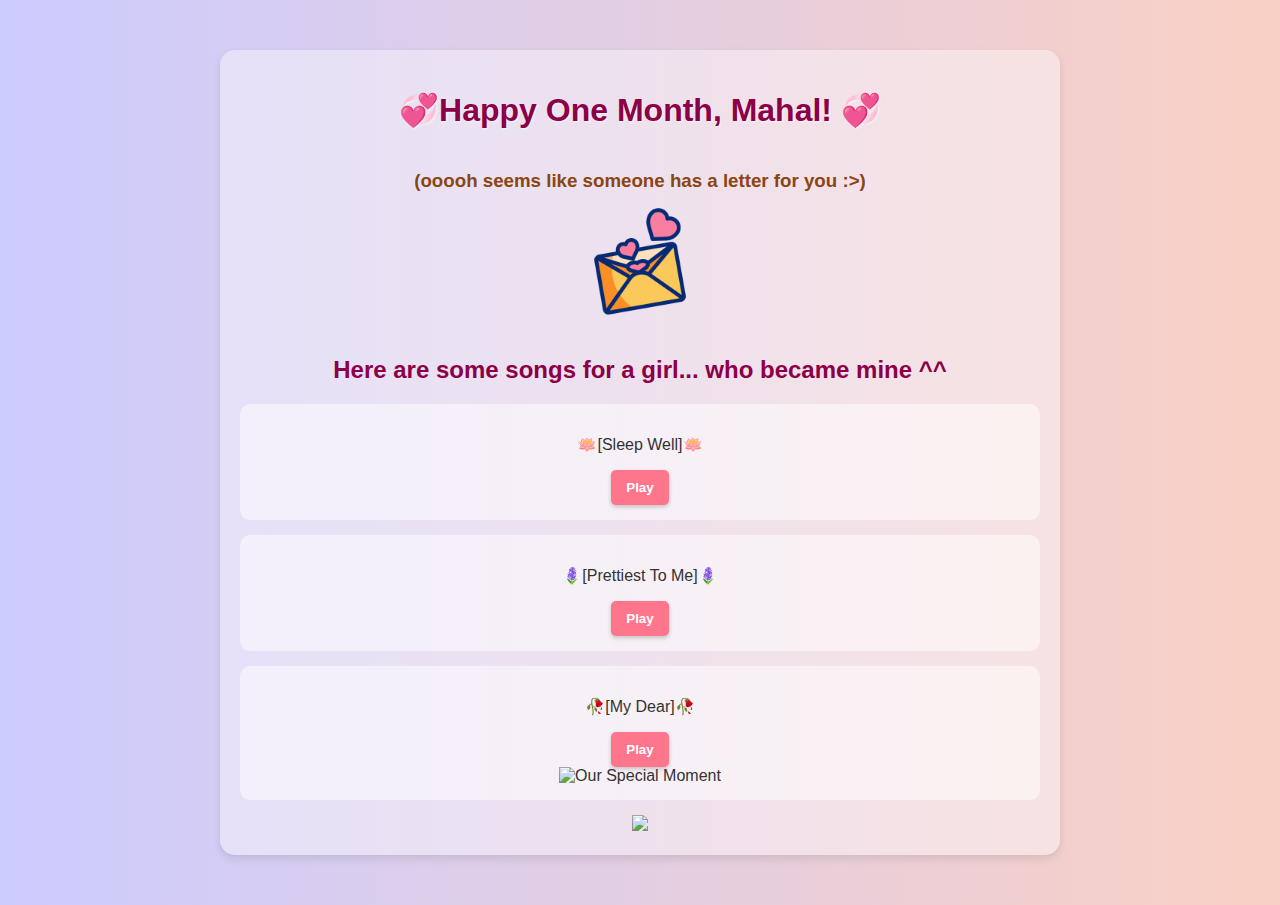
==== index.html @ 2c404005 "Update index.html" ====
<!DOCTYPE html>
<html lang="en">
<head>
    <meta charset="UTF-8">
    <meta name="viewport" content="width=device-width, initial-scale=1.0">
    <title>Happy One Month Mahal! ^^ 💞💞 </title> 
    <link rel="stylesheet" href="styles.css">
</head>
<body>
    <div class="container">
        <h1>💞Happy One Month, Mahal! 💞</h1>
        
        <div class="letter-section">
            <h3>(ooooh seems like someone has a letter for you :>)</h3>
            <div class="love-letter-icon">
                <a href="love-letter.html">
                    <img src="love-letter.gif" alt="Love Letter">
                </a>
            </div>
        </div>
        
        <div class="music-section">
            <h2>Here are some songs for a girl... who became mine ^^</h2>
            <div class="song">
                <p>🪷[Sleep Well]🪷</p>
                <button onclick="window.open('https://open.spotify.com/track/4qwKWGKzuq8mgIunO6EaA1?si=0c5e46f9a19440ae', '_blank')">Play</button>
            </div>
            <div class="song">
                <p>🪻[Prettiest To Me]🪻</p>
                <button onclick="window.open('https://open.spotify.com/track/7rfvlim74ftATAUcpMO1Vx?si=5a06f263605e451f', '_blank')">Play</button>
            </div>
            <div class="song">
                <p>🥀[My Dear]🥀</p>
                <button onclick="window.open('https://open.spotify.com/track/38dyoMgDMotr4qX8qlL17j?si=2bcbc642953b4245', '_blank')">Play</button>
                <div class="song-image">
                    <img src="481296939_534140635826263_1746337842525508982_n.jpg" alt="Our Special Moment" onclick="openLightbox()">
                </div>
            </div>
        </div>
        <div id="lightbox" class="lightbox" onclick="closeLightbox()">
        <img id="lightbox-img" src="481296939_534140635826263_1746337842525508982_n.jpg">
    </div>

    <script>
        function openLightbox() {
            document.getElementById('lightbox').style.display = 'flex';
        }
        function closeLightbox() {
            document.getElementById('lightbox').style.display = 'none';
        }
    </script>
    </div>
</body>
</html>
---- styles.css ----
body {
    font-family: 'Comic Sans MS', cursive, sans-serif;
    background: linear-gradient(to right, #ccccff, #fad0c4);
    text-align: center;
    color: #333;
}
.container {
    max-width: 800px;
    margin: 50px auto;
    background: rgba(255, 255, 255, 0.4);
    padding: 20px;
    border-radius: 15px;
    box-shadow: 0 4px 8px rgba(0, 0, 0, 0.1);
}

.letter-section {
    display: flex;
    flex-direction: column;
    align-items: center;
    margin-top: 20px;
}

.letter-section h3 {
    margin-bottom: 10px;
    color: #8b4513;
}

h1 {
    color: #8b0046;
    text-shadow: 1px 1px 2px rgba(255, 255, 255, 0.7);
}

h2 {
    color: #8b0046;
}

.love-letter-icon {
    display: flex;
    justify-content: center;
}

.love-letter-icon img {
    width: 120px;
    cursor: pointer;
    transition: transform 0.3s;
}
.love-letter-icon img:hover {
    transform: scale(1.1);
}
.music-section {
    margin-top: 30px;
}
.song {
    background: rgba(255, 255, 255, 0.5);
    padding: 15px;
    margin: 15px 0;
    border-radius: 10px;
    color: #333;
}
button {
    background: #ff758c;
    color: #fff;
    padding: 10px 15px;
    border: none;
    border-radius: 5px;
    cursor: pointer;
    font-weight: bold;
    box-shadow: 0 2px 4px rgba(0, 0, 0, 0.2); 
}
button:hover {
    background: #ff4f7b;
}


.back-button {
    display: inline-block;
    margin-top: 20px;
    padding: 10px 15px;
    background: #ff758c;
    color: white;
    text-decoration: none;
    border-radius: 5px;
    transition: background 0.3s;
    font-weight: bold;
    box-shadow: 0 2px 4px rgba(0, 0, 0, 0.2);
}
.back-button:hover {
    background: #ff4f7b;
}
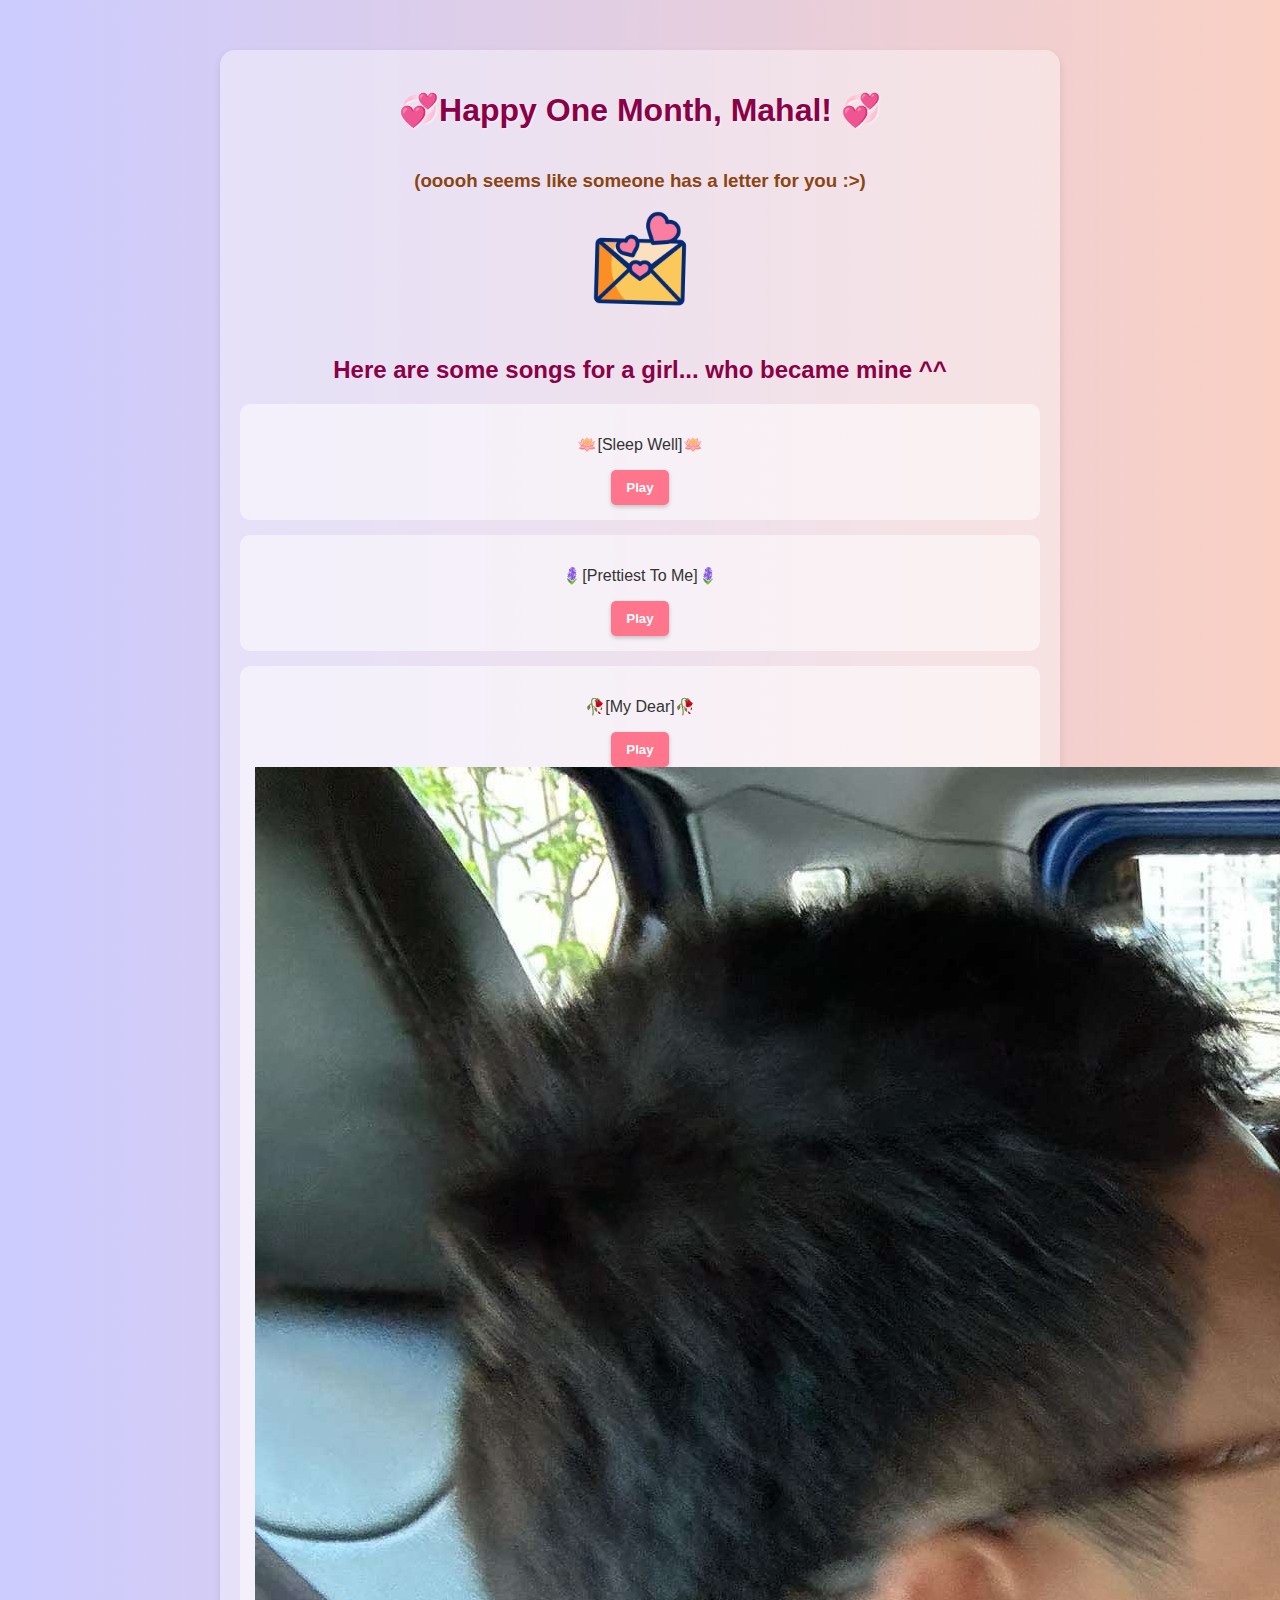
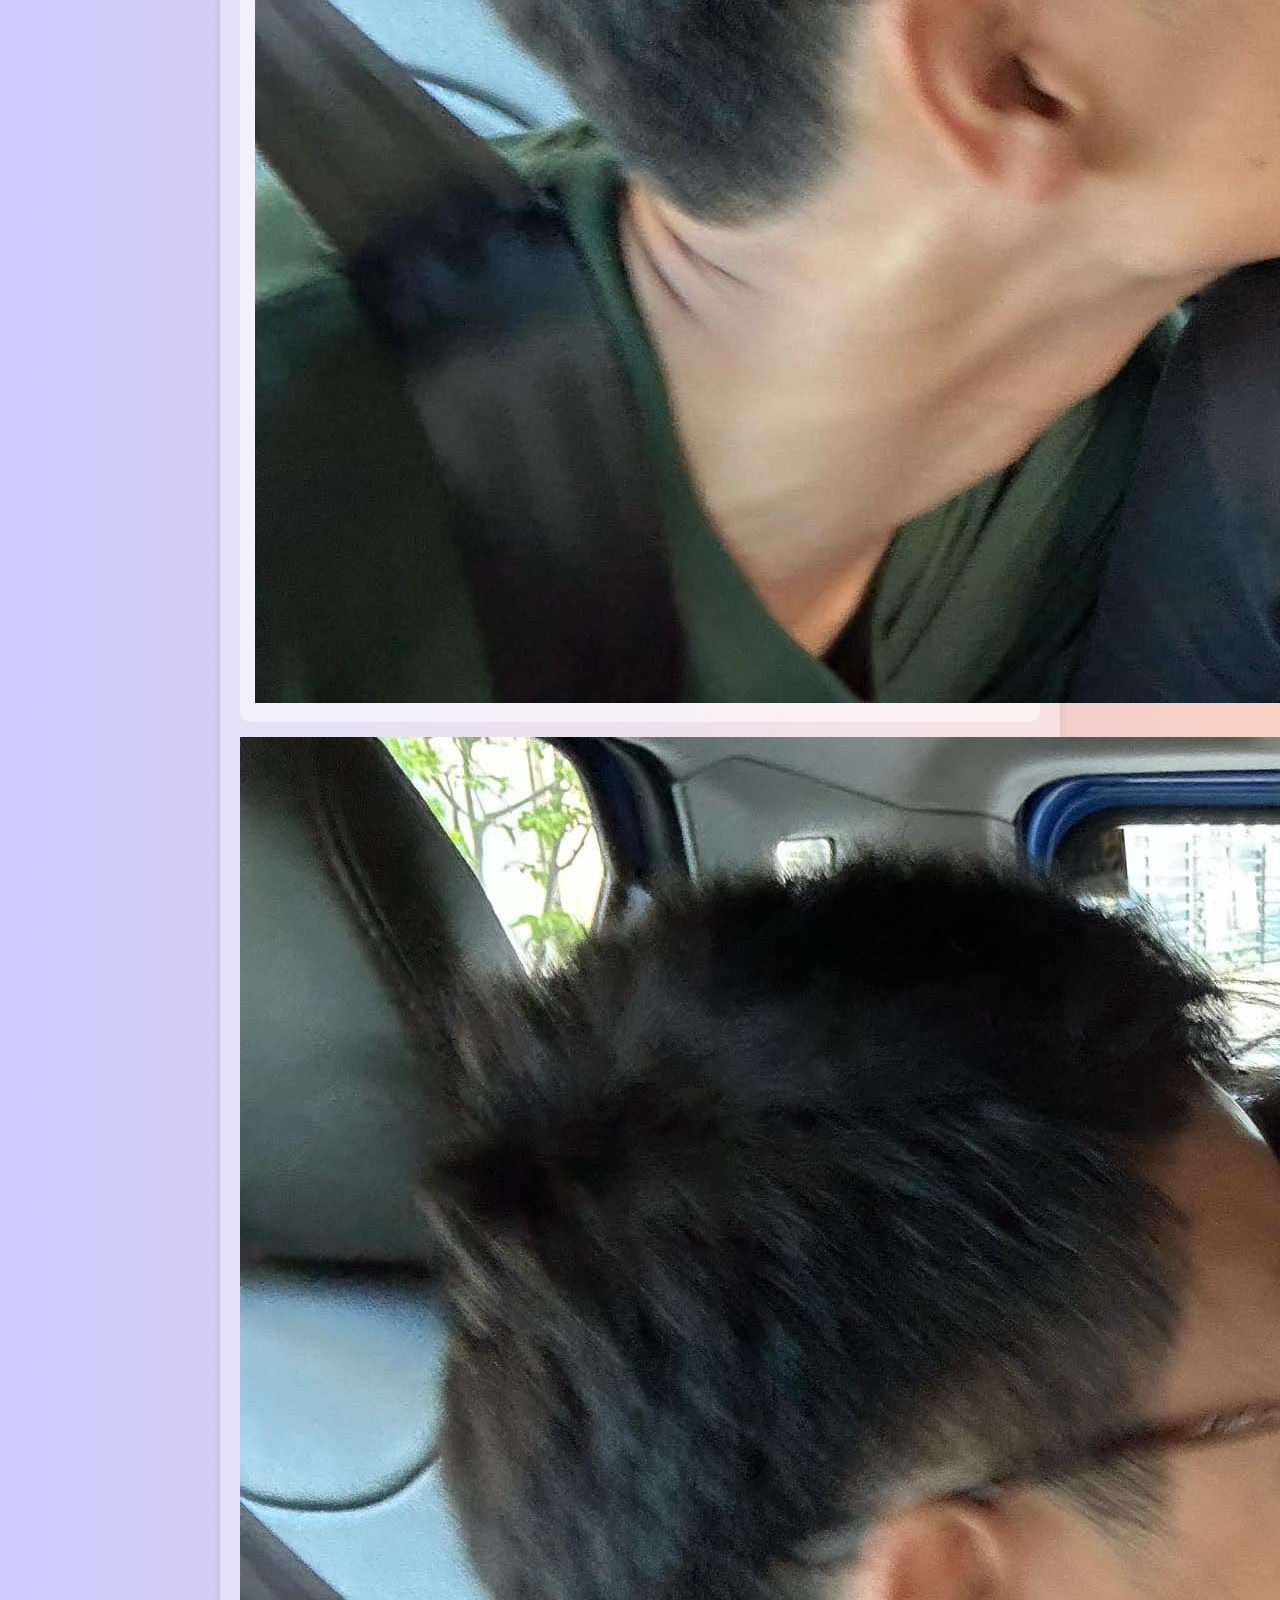
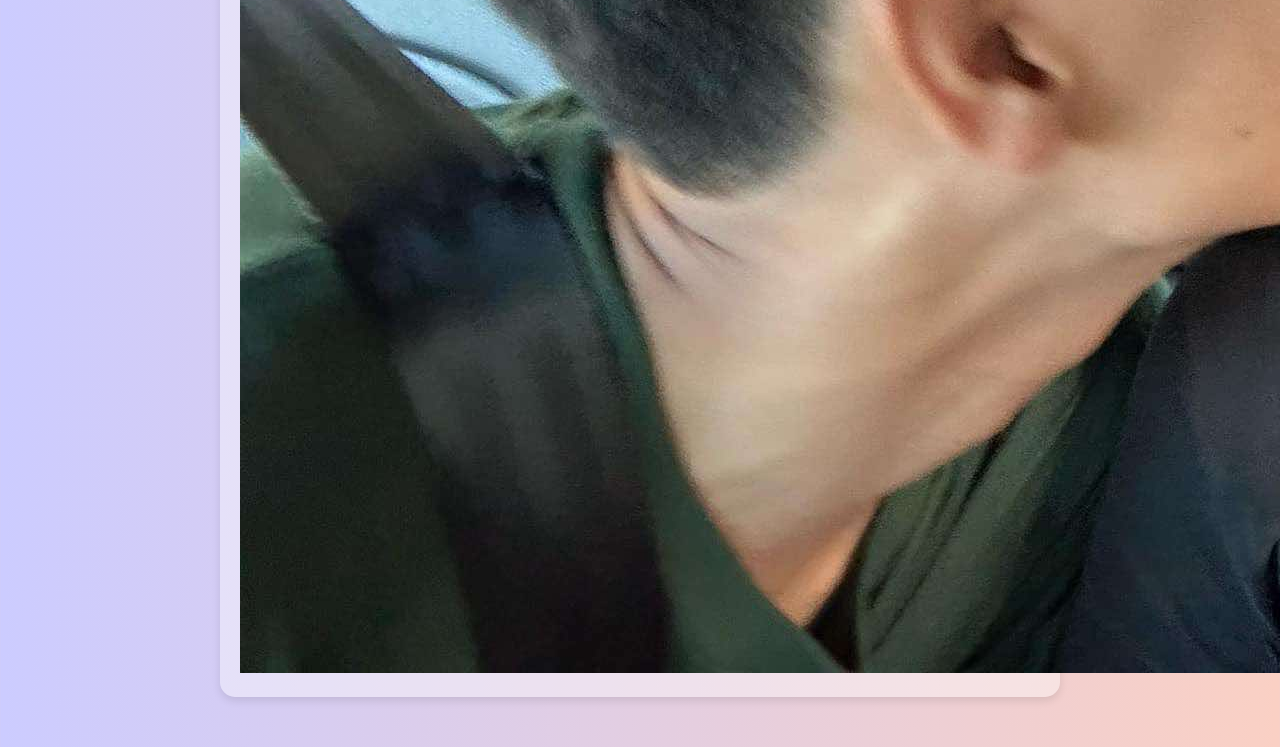
==== commit a8f2a8e3: "Update index.html" ====
--- a/index.html
+++ b/index.html
@@ -33,7 +33,7 @@
                 <p>🥀[My Dear]🥀</p>
                 <button onclick="window.open('https://open.spotify.com/track/38dyoMgDMotr4qX8qlL17j?si=2bcbc642953b4245', '_blank')">Play</button>
                 <div class="song-image">
-                    <img src="481296939_534140635826263_1746337842525508982_n.jpg" alt="Our Special Moment" onclick="openLightbox()">
+                    <img src="481296939_534140635826263_1746337842525508982_n.jpg" onclick="openLightbox()">
                 </div>
             </div>
         </div>
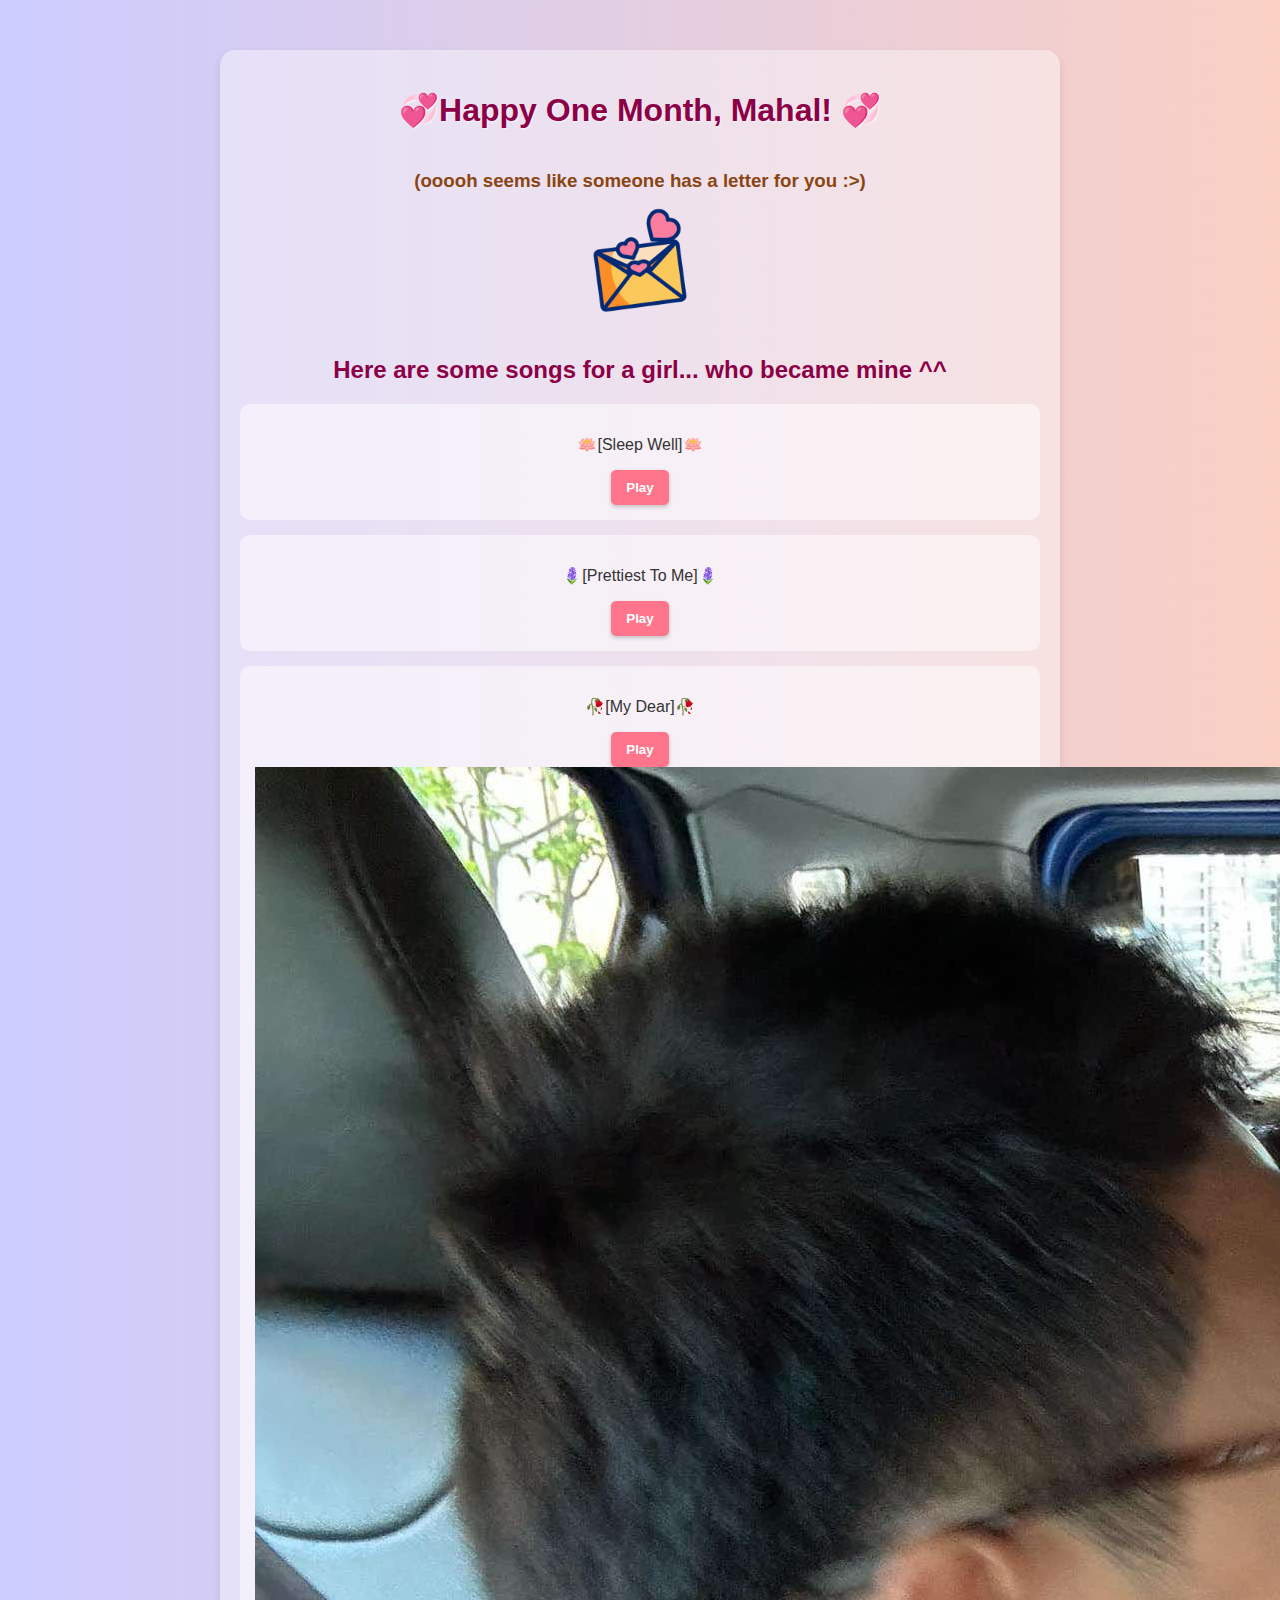
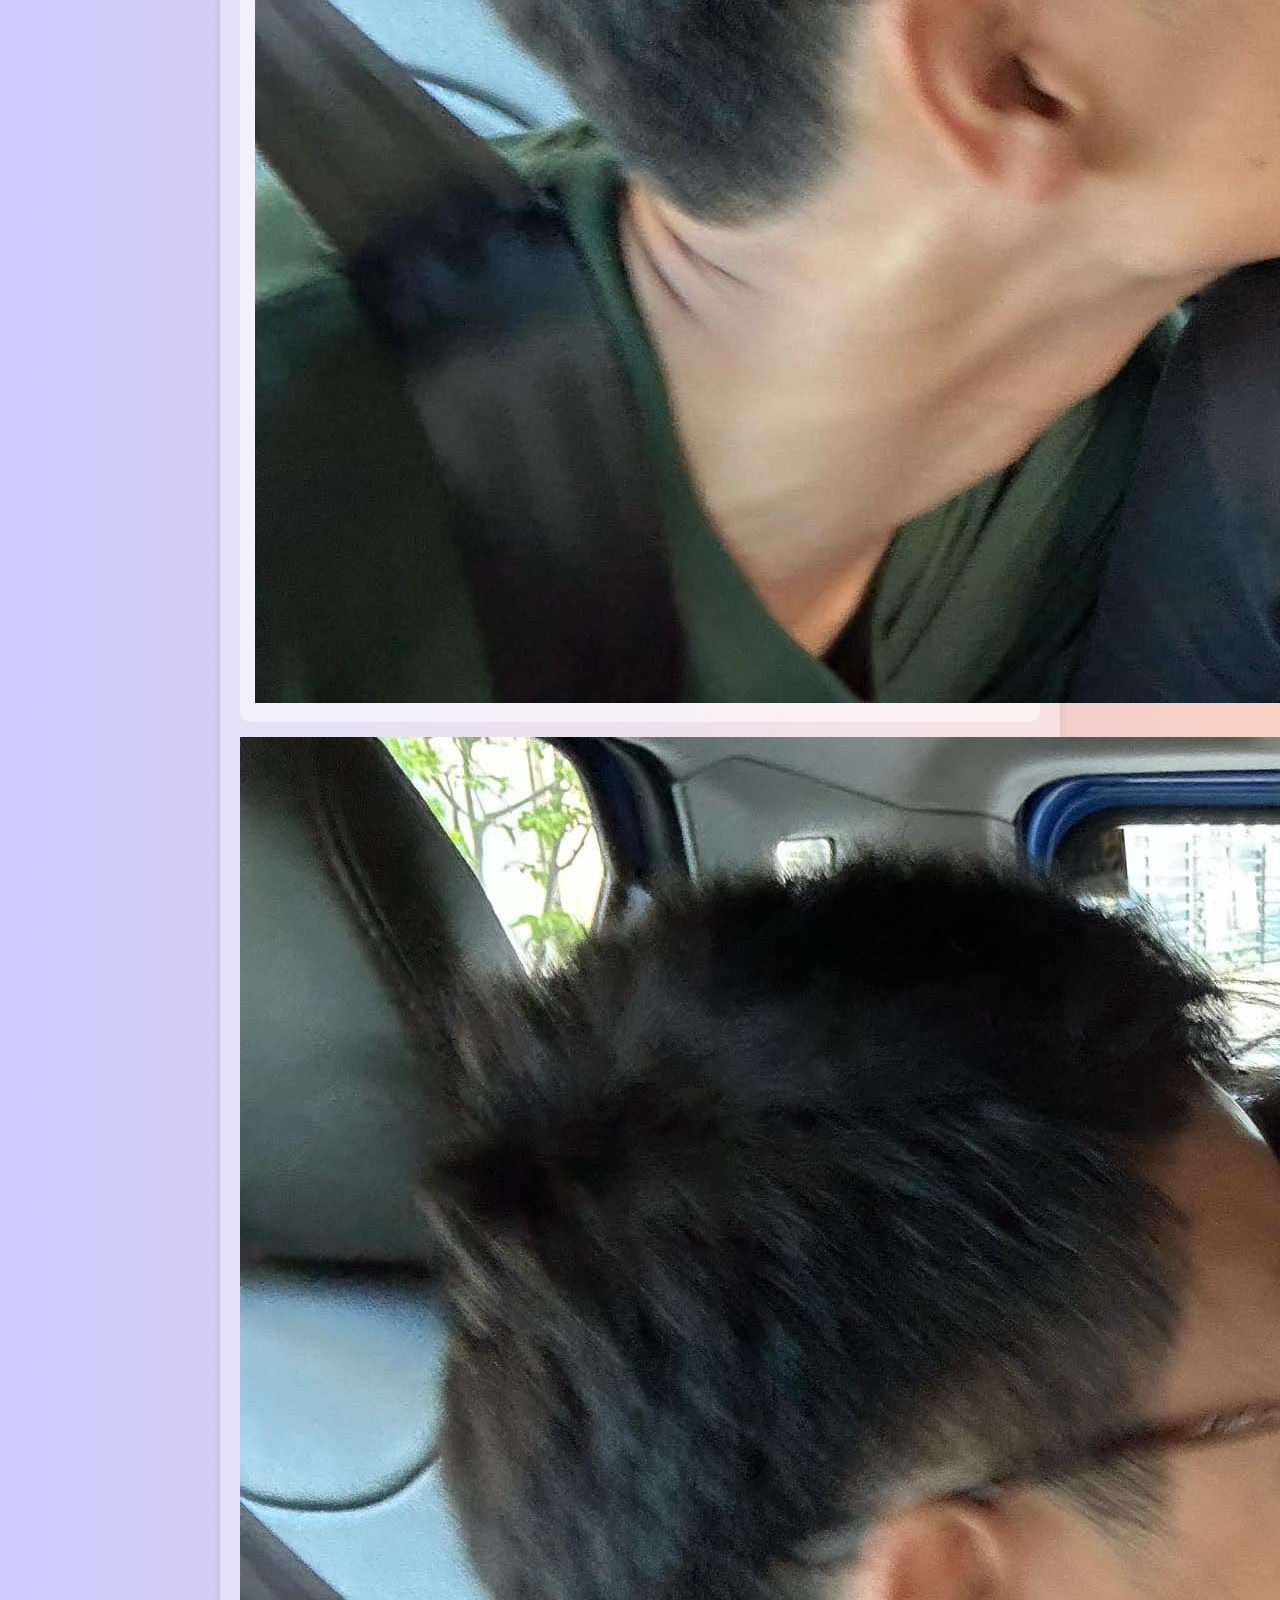
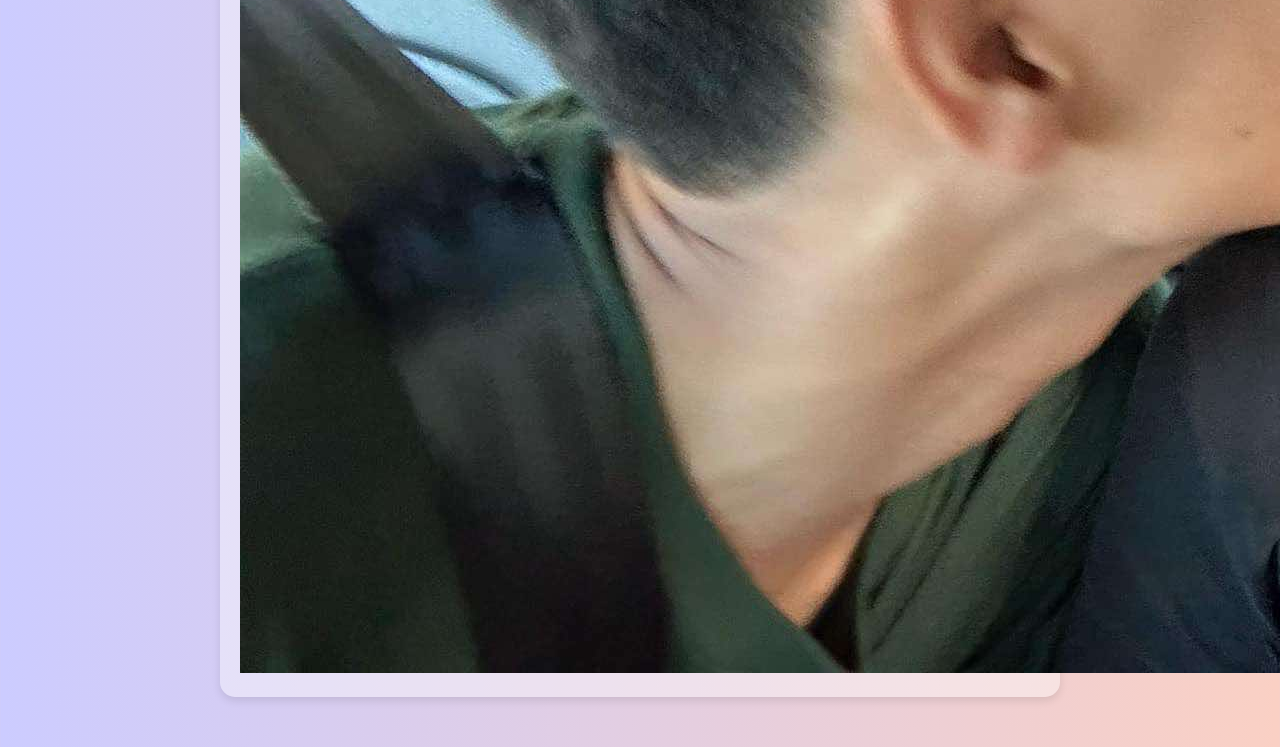
==== commit 3deabde0: "Update index.html" ====
--- a/index.html
+++ b/index.html
@@ -33,7 +33,7 @@
                 <p>🥀[My Dear]🥀</p>
                 <button onclick="window.open('https://open.spotify.com/track/38dyoMgDMotr4qX8qlL17j?si=2bcbc642953b4245', '_blank')">Play</button>
                 <div class="song-image">
-                    <img src="481296939_534140635826263_1746337842525508982_n.jpg" onclick="openLightbox()">
+                    <img class="resized image" src="481296939_534140635826263_1746337842525508982_n.jpg" onclick="openLightbox()">
                 </div>
             </div>
         </div>
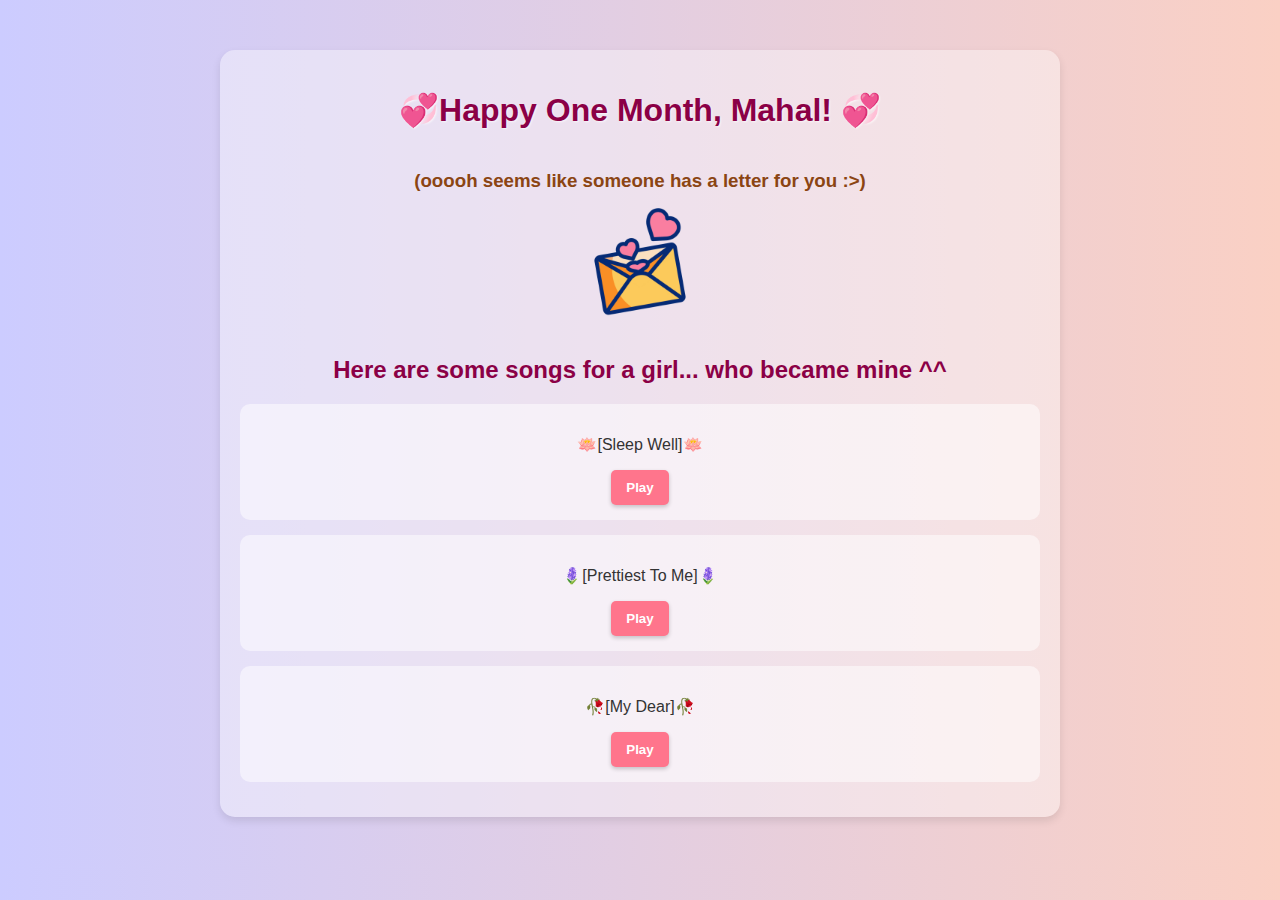
==== commit 5d5d33a8: "Update index.html" ====
--- a/index.html
+++ b/index.html
@@ -32,22 +32,9 @@
             <div class="song">
                 <p>🥀[My Dear]🥀</p>
                 <button onclick="window.open('https://open.spotify.com/track/38dyoMgDMotr4qX8qlL17j?si=2bcbc642953b4245', '_blank')">Play</button>
-                <div class="song-image">
-                    <img class="resized image" src="481296939_534140635826263_1746337842525508982_n.jpg" onclick="openLightbox()">
-                </div>
             </div>
         </div>
-        <div id="lightbox" class="lightbox" onclick="closeLightbox()">
-        <img id="lightbox-img" src="481296939_534140635826263_1746337842525508982_n.jpg">
-    </div>
 
-    <script>
-        function openLightbox() {
-            document.getElementById('lightbox').style.display = 'flex';
-        }
-        function closeLightbox() {
-            document.getElementById('lightbox').style.display = 'none';
-        }
     </script>
     </div>
 </body>
--- a/styles.css
+++ b/styles.css
@@ -87,3 +87,41 @@
 .back-button:hover {
     background: #ff4f7b;
 }
+
+.resized-image {
+    width: 100px; /* Adjusted size */
+    height: 100px;
+    border-radius: 10px;
+    margin-top: 10px;
+    cursor: pointer;
+    transition: transform 0.3s ease-in-out;
+}
+
+.resized-image:hover {
+    transform: scale(1.1);
+}
+
+.song-caption {
+    font-size: 14px;
+    color: #555;
+    margin-top: 5px;
+}
+
+/* Lightbox Styles */
+.lightbox {
+    display: none;
+    position: fixed;
+    top: 0;
+    left: 0;
+    width: 100%;
+    height: 100%;
+    background: rgba(0, 0, 0, 0.8);
+    justify-content: center;
+    align-items: center;
+}
+
+.lightbox img {
+    max-width: 80%;
+    max-height: 80%;
+    border-radius: 10px;
+}
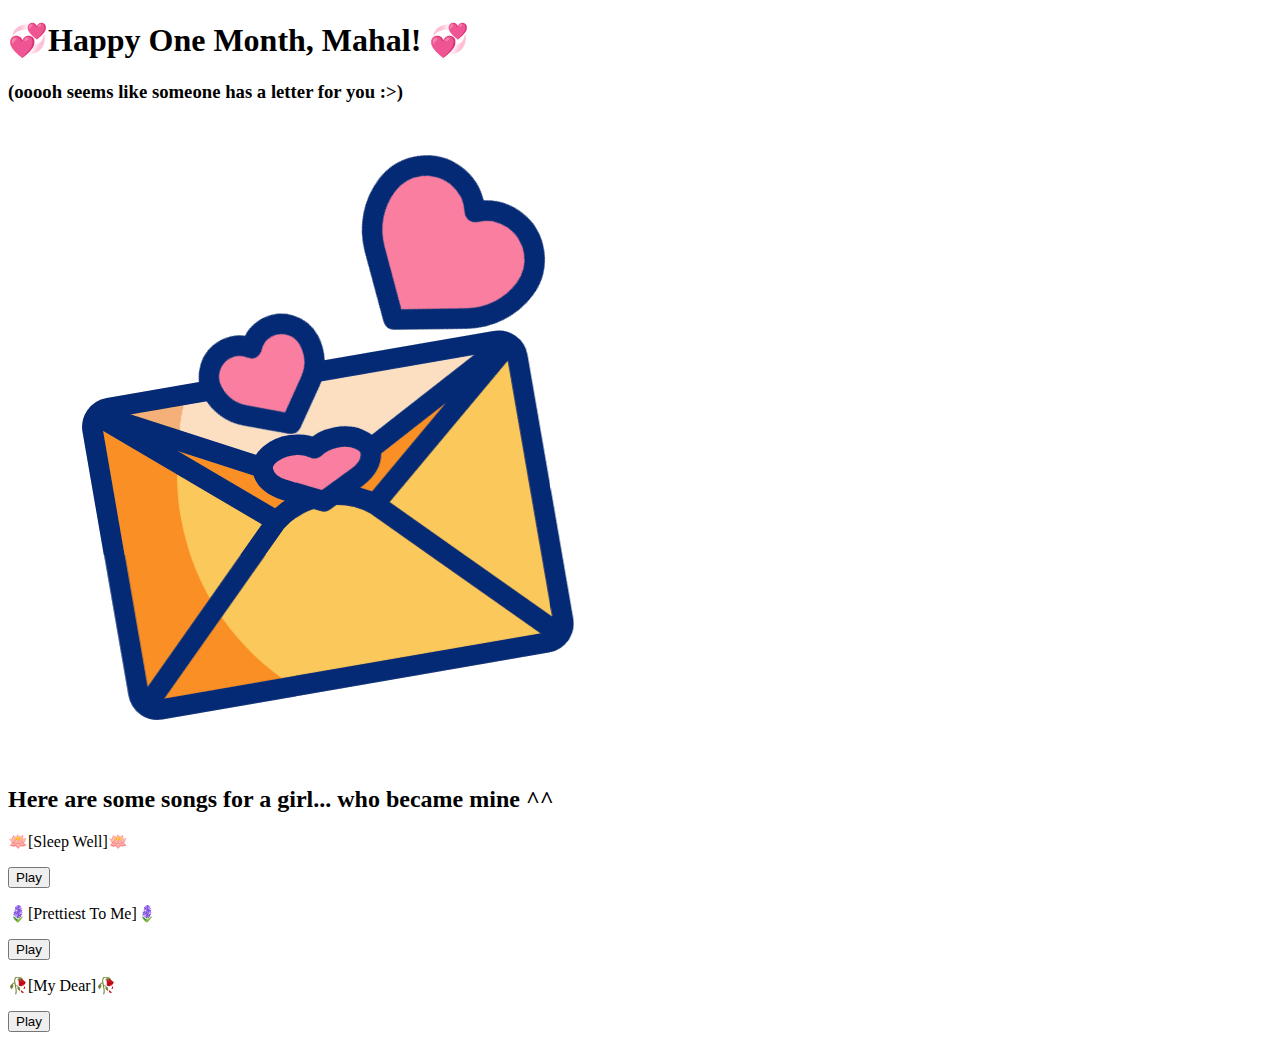
==== commit 164c4a21: "Update index.html" ====
--- a/index.html
+++ b/index.html
@@ -3,8 +3,8 @@
 <head>
     <meta charset="UTF-8">
     <meta name="viewport" content="width=device-width, initial-scale=1.0">
-    <title>Happy One Month Mahal! ^^ 💞💞 </title> 
-    <link rel="stylesheet" href="styles.css">
+    <title>Happy One Month Mahal! ^^ 💞💞</title> 
+    <link rel="stylesheet" href="style.css"> <!-- Ensure file name matches -->
 </head>
 <body>
     <div class="container">
@@ -35,7 +35,6 @@
             </div>
         </div>
 
-    </script>
-    </div>
+    </div> 
 </body>
 </html>
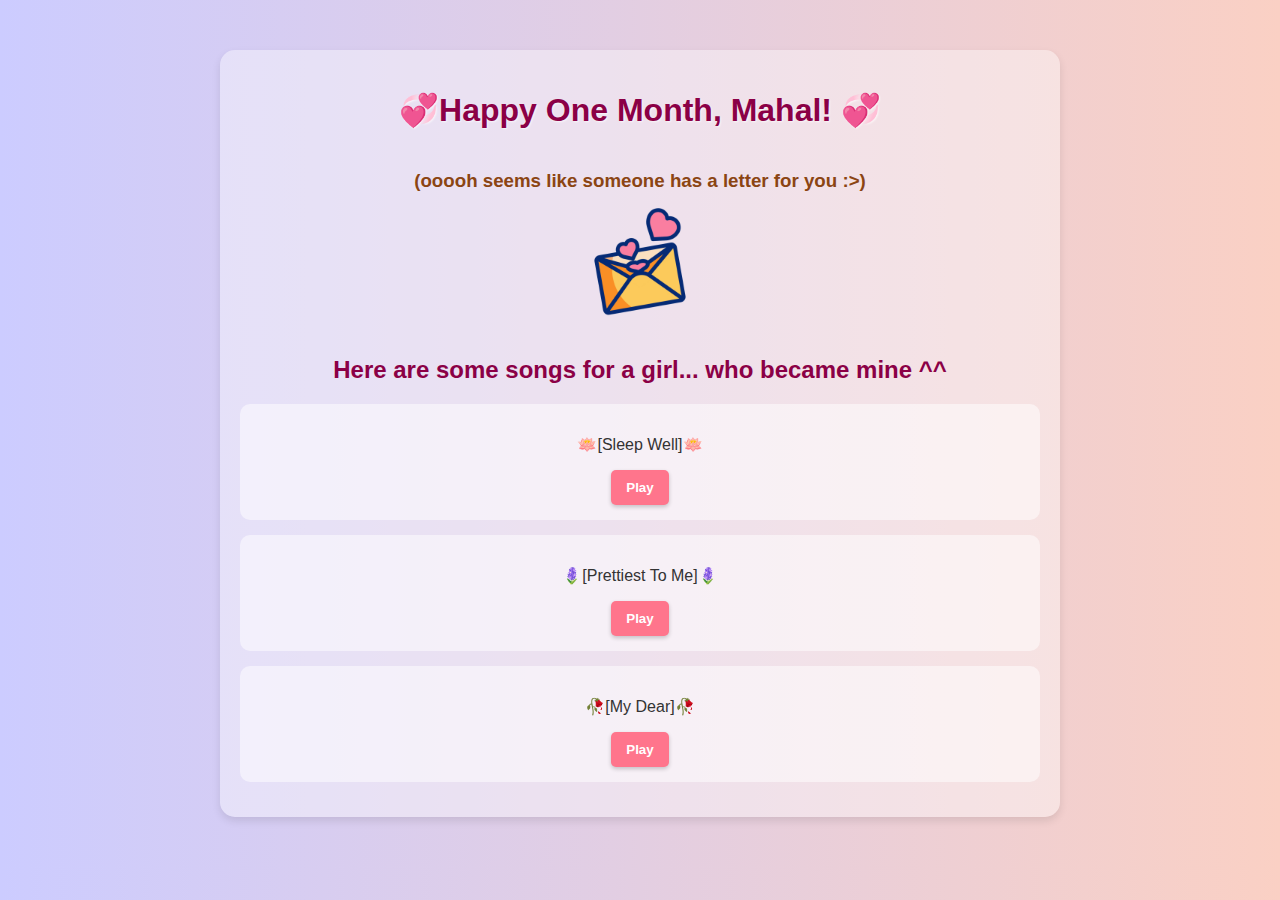
==== commit 71e9a95b: "Update index.html" ====
--- a/index.html
+++ b/index.html
@@ -4,7 +4,7 @@
     <meta charset="UTF-8">
     <meta name="viewport" content="width=device-width, initial-scale=1.0">
     <title>Happy One Month Mahal! ^^ 💞💞</title> 
-    <link rel="stylesheet" href="style.css"> <!-- Ensure file name matches -->
+    <link rel="stylesheet" href="styles.css"> 
 </head>
 <body>
     <div class="container">
--- a/styles.css
+++ b/styles.css
@@ -0,0 +1,97 @@
+body {
+    font-family: 'Comic Sans MS', cursive, sans-serif;
+    background: linear-gradient(to right, #ccccff, #fad0c4);
+    text-align: center;
+    color: #333;
+}
+.container {
+    max-width: 800px;
+    margin: 50px auto;
+    background: rgba(255, 255, 255, 0.4);
+    padding: 20px;
+    border-radius: 15px;
+    box-shadow: 0 4px 8px rgba(0, 0, 0, 0.1);
+}
+
+.letter-section {
+    display: flex;
+    flex-direction: column;
+    align-items: center;
+    margin-top: 20px;
+}
+
+.letter-section h3 {
+    margin-bottom: 10px;
+    color: #8b4513;
+}
+
+h1 {
+    color: #8b0046;
+    text-shadow: 1px 1px 2px rgba(255, 255, 255, 0.7);
+}
+
+h2 {
+    color: #8b0046;
+}
+
+.love-letter-icon {
+    display: flex;
+    justify-content: center;
+}
+
+.love-letter-icon img {
+    width: 120px;
+    cursor: pointer;
+    transition: transform 0.3s;
+}
+.love-letter-icon img:hover {
+    transform: scale(1.1);
+}
+.music-section {
+    margin-top: 30px;
+}
+.song {
+    background: rgba(255, 255, 255, 0.5);
+    padding: 15px;
+    margin: 15px 0;
+    border-radius: 10px;
+    color: #333;
+}
+button {
+    background: #ff758c;
+    color: #fff;
+    padding: 10px 15px;
+    border: none;
+    border-radius: 5px;
+    cursor: pointer;
+    font-weight: bold;
+    box-shadow: 0 2px 4px rgba(0, 0, 0, 0.2); 
+}
+button:hover {
+    background: #ff4f7b;
+}
+
+
+.back-button {
+    display: inline-block;
+    margin-top: 20px;
+    padding: 10px 15px;
+    background: #ff758c;
+    color: white;
+    text-decoration: none;
+    border-radius: 5px;
+    transition: background 0.3s;
+    font-weight: bold;
+    box-shadow: 0 2px 4px rgba(0, 0, 0, 0.2);
+}
+.back-button:hover {
+    background: #ff4f7b;
+}
+
+.song-caption {
+    font-size: 14px;
+    color: #555;
+    margin-top: 5px;
+}
+
+
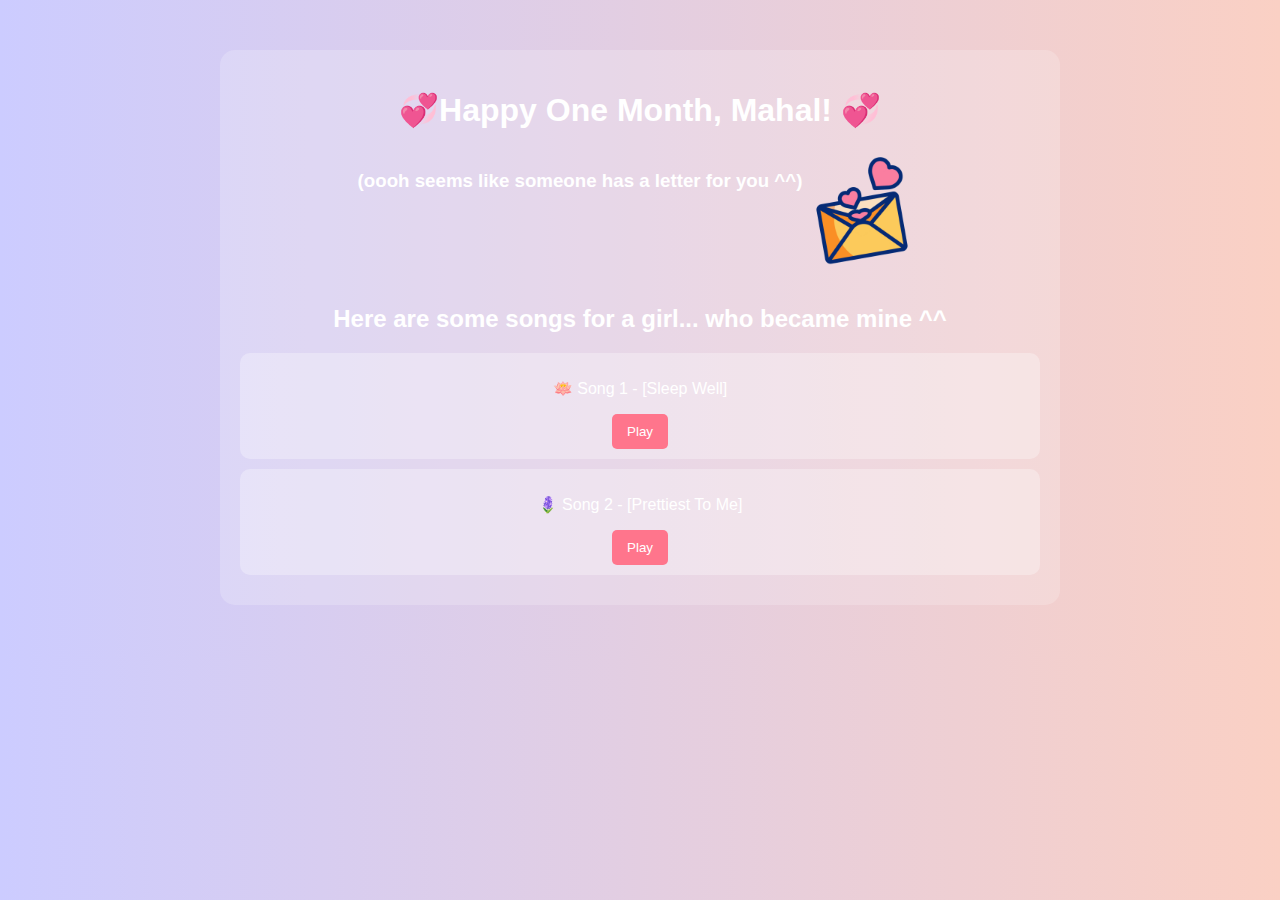
==== commit 6f736afd: "Add files via upload" ====
--- a/index.html
+++ b/index.html
@@ -3,38 +3,31 @@
 <head>
     <meta charset="UTF-8">
     <meta name="viewport" content="width=device-width, initial-scale=1.0">
-    <title>Happy One Month Mahal! ^^ 💞💞</title> 
-    <link rel="stylesheet" href="styles.css"> 
+    <title>Happy One Month Mahal! ^^ 💞💞 </title> 
+    <link rel="stylesheet" href="styles.css">
 </head>
 <body>
     <div class="container">
         <h1>💞Happy One Month, Mahal! 💞</h1>
-        
-        <div class="letter-section">
-            <h3>(ooooh seems like someone has a letter for you :>)</h3>
-            <div class="love-letter-icon">
-                <a href="love-letter.html">
-                    <img src="love-letter.gif" alt="Love Letter">
-                </a>
-            </div>
+
+        <div class="love-letter-icon">
+            <h3>(oooh seems like someone has a letter for you ^^)</h3>
+            <a href="love-letter.html">
+                <img src="love-letter.gif" alt="Love Letter">
+            </a>
         </div>
-        
+
         <div class="music-section">
             <h2>Here are some songs for a girl... who became mine ^^</h2>
             <div class="song">
-                <p>🪷[Sleep Well]🪷</p>
+                <p>🪷 Song 1 - [Sleep Well]</p>
                 <button onclick="window.open('https://open.spotify.com/track/4qwKWGKzuq8mgIunO6EaA1?si=0c5e46f9a19440ae', '_blank')">Play</button>
             </div>
             <div class="song">
-                <p>🪻[Prettiest To Me]🪻</p>
+                <p>🪻 Song 2 - [Prettiest To Me]</p>
                 <button onclick="window.open('https://open.spotify.com/track/7rfvlim74ftATAUcpMO1Vx?si=5a06f263605e451f', '_blank')">Play</button>
             </div>
-            <div class="song">
-                <p>🥀[My Dear]🥀</p>
-                <button onclick="window.open('https://open.spotify.com/track/38dyoMgDMotr4qX8qlL17j?si=2bcbc642953b4245', '_blank')">Play</button>
-            </div>
         </div>
-
-    </div> 
+    </div>
 </body>
-</html>
+</html>--- a/styles.css
+++ b/styles.css
@@ -1,97 +1,61 @@
-body {
-    font-family: 'Comic Sans MS', cursive, sans-serif;
-    background: linear-gradient(to right, #ccccff, #fad0c4);
-    text-align: center;
-    color: #333;
-}
-.container {
-    max-width: 800px;
-    margin: 50px auto;
-    background: rgba(255, 255, 255, 0.4);
-    padding: 20px;
-    border-radius: 15px;
-    box-shadow: 0 4px 8px rgba(0, 0, 0, 0.1);
-}
-
-.letter-section {
-    display: flex;
-    flex-direction: column;
-    align-items: center;
-    margin-top: 20px;
-}
-
-.letter-section h3 {
-    margin-bottom: 10px;
-    color: #8b4513;
-}
-
-h1 {
-    color: #8b0046;
-    text-shadow: 1px 1px 2px rgba(255, 255, 255, 0.7);
-}
-
-h2 {
-    color: #8b0046;
-}
-
-.love-letter-icon {
-    display: flex;
-    justify-content: center;
-}
-
-.love-letter-icon img {
-    width: 120px;
-    cursor: pointer;
-    transition: transform 0.3s;
-}
-.love-letter-icon img:hover {
-    transform: scale(1.1);
-}
-.music-section {
-    margin-top: 30px;
-}
-.song {
-    background: rgba(255, 255, 255, 0.5);
-    padding: 15px;
-    margin: 15px 0;
-    border-radius: 10px;
-    color: #333;
-}
-button {
-    background: #ff758c;
-    color: #fff;
-    padding: 10px 15px;
-    border: none;
-    border-radius: 5px;
-    cursor: pointer;
-    font-weight: bold;
-    box-shadow: 0 2px 4px rgba(0, 0, 0, 0.2); 
-}
-button:hover {
-    background: #ff4f7b;
-}
-
-
-.back-button {
-    display: inline-block;
-    margin-top: 20px;
-    padding: 10px 15px;
-    background: #ff758c;
-    color: white;
-    text-decoration: none;
-    border-radius: 5px;
-    transition: background 0.3s;
-    font-weight: bold;
-    box-shadow: 0 2px 4px rgba(0, 0, 0, 0.2);
-}
-.back-button:hover {
-    background: #ff4f7b;
-}
-
-.song-caption {
-    font-size: 14px;
-    color: #555;
-    margin-top: 5px;
-}
-
-
+body {
+    font-family: 'Comic Sans MS', cursive, sans-serif;
+    background: linear-gradient(to right, #ccccff, #fad0c4);
+    text-align: center;
+    color: #fff;
+}
+.container {
+    max-width: 800px;
+    margin: 50px auto;
+    background: rgba(255, 255, 255, 0.2);
+    padding: 20px;
+    border-radius: 15px;
+}
+.love-letter-icon {
+    display: flex;
+    justify-content: center;
+    margin-top: 20px;
+}
+.love-letter-icon img {
+    width: 120px;
+    cursor: pointer;
+    transition: transform 0.3s;
+}
+.love-letter-icon img:hover {
+    transform: scale(1.1);
+}
+.music-section {
+    margin-top: 30px;
+}
+.song {
+    background: rgba(255, 255, 255, 0.3);
+    padding: 10px;
+    margin: 10px 0;
+    border-radius: 10px;
+}
+button {
+    background: #ff758c;
+    color: white;
+    padding: 10px 15px;
+    border: none;
+    border-radius: 5px;
+    cursor: pointer;
+}
+button:hover {
+    background: #ff4f7b;
+}
+
+
+.back-button {
+    display: inline-block;
+    margin-top: 20px;
+    padding: 10px 15px;
+    background: #ff758c;
+    color: white;
+    text-decoration: none;
+    border-radius: 5px;
+    transition: background 0.3s;
+}
+.back-button:hover {
+    background: #ff4f7b;
+}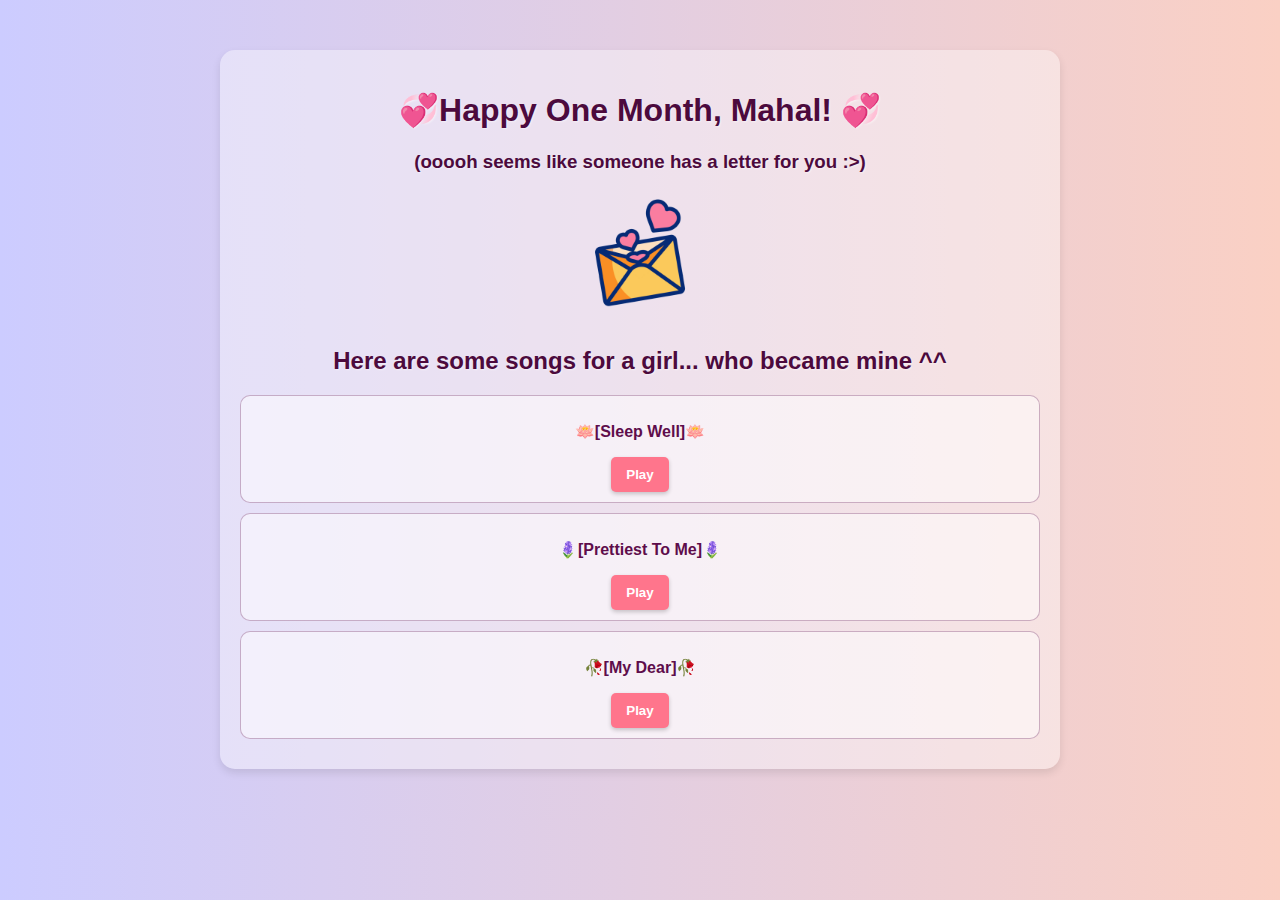
==== commit 3c0f2262: "Update index.html" ====
--- a/index.html
+++ b/index.html
@@ -3,31 +3,38 @@
 <head>
     <meta charset="UTF-8">
     <meta name="viewport" content="width=device-width, initial-scale=1.0">
-    <title>Happy One Month Mahal! ^^ 💞💞 </title> 
-    <link rel="stylesheet" href="styles.css">
+    <title>Happy One Month Mahal! ^^ 💞💞</title> 
+    <link rel="stylesheet" href="styles.css"> 
 </head>
 <body>
     <div class="container">
         <h1>💞Happy One Month, Mahal! 💞</h1>
-
-        <div class="love-letter-icon">
-            <h3>(oooh seems like someone has a letter for you ^^)</h3>
-            <a href="love-letter.html">
-                <img src="love-letter.gif" alt="Love Letter">
-            </a>
+        
+        <div class="letter-section">
+            <h3>(ooooh seems like someone has a letter for you :>)</h3>
+            <div class="love-letter-icon">
+                <a href="love-letter.html">
+                    <img src="love-letter.gif" alt="Love Letter">
+                </a>
+            </div>
         </div>
-
+        
         <div class="music-section">
             <h2>Here are some songs for a girl... who became mine ^^</h2>
             <div class="song">
-                <p>🪷 Song 1 - [Sleep Well]</p>
+                <p>🪷[Sleep Well]🪷</p>
                 <button onclick="window.open('https://open.spotify.com/track/4qwKWGKzuq8mgIunO6EaA1?si=0c5e46f9a19440ae', '_blank')">Play</button>
             </div>
             <div class="song">
-                <p>🪻 Song 2 - [Prettiest To Me]</p>
+                <p>🪻[Prettiest To Me]🪻</p>
                 <button onclick="window.open('https://open.spotify.com/track/7rfvlim74ftATAUcpMO1Vx?si=5a06f263605e451f', '_blank')">Play</button>
             </div>
+            <div class="song">
+                <p>🥀[My Dear]🥀</p>
+                <button onclick="window.open('https://open.spotify.com/track/38dyoMgDMotr4qX8qlL17j?si=2bcbc642953b4245', '_blank')">Play</button>
+            </div>
         </div>
-    </div>
+
+    </div> 
 </body>
-</html>+</html>
--- a/styles.css
+++ b/styles.css
@@ -2,14 +2,16 @@
     font-family: 'Comic Sans MS', cursive, sans-serif;
     background: linear-gradient(to right, #ccccff, #fad0c4);
     text-align: center;
-    color: #fff;
+    color: #5e0d4b; 
+    font-weight: bold; 
 }
 .container {
     max-width: 800px;
     margin: 50px auto;
-    background: rgba(255, 255, 255, 0.2);
+    background: rgba(255, 255, 255, 0.4); 
     padding: 20px;
     border-radius: 15px;
+    box-shadow: 0 4px 8px rgba(0, 0, 0, 0.1); 
 }
 .love-letter-icon {
     display: flex;
@@ -28,10 +30,11 @@
     margin-top: 30px;
 }
 .song {
-    background: rgba(255, 255, 255, 0.3);
+    background: rgba(255, 255, 255, 0.5); 
     padding: 10px;
     margin: 10px 0;
     border-radius: 10px;
+    border: 1px solid rgba(94, 13, 75, 0.3); 
 }
 button {
     background: #ff758c;
@@ -40,11 +43,13 @@
     border: none;
     border-radius: 5px;
     cursor: pointer;
+    font-weight: bold;
+    box-shadow: 0 2px 4px rgba(0, 0, 0, 0.2); 
 }
 button:hover {
     background: #ff4f7b;
+    transform: translateY(-2px); 
 }
-
 
 .back-button {
     display: inline-block;
@@ -54,8 +59,15 @@
     color: white;
     text-decoration: none;
     border-radius: 5px;
-    transition: background 0.3s;
+    transition: all 0.3s;
+    font-weight: bold; 
+    box-shadow: 0 2px 4px rgba(0, 0, 0, 0.2); 
 }
 .back-button:hover {
     background: #ff4f7b;
-}+    transform: translateY(-2px); 
+}
+
+h1, h2, h3 {
+    text-shadow: 1px 1px 2px rgba(255, 255, 255, 0.5); 
+    color: #4c0a3d;
